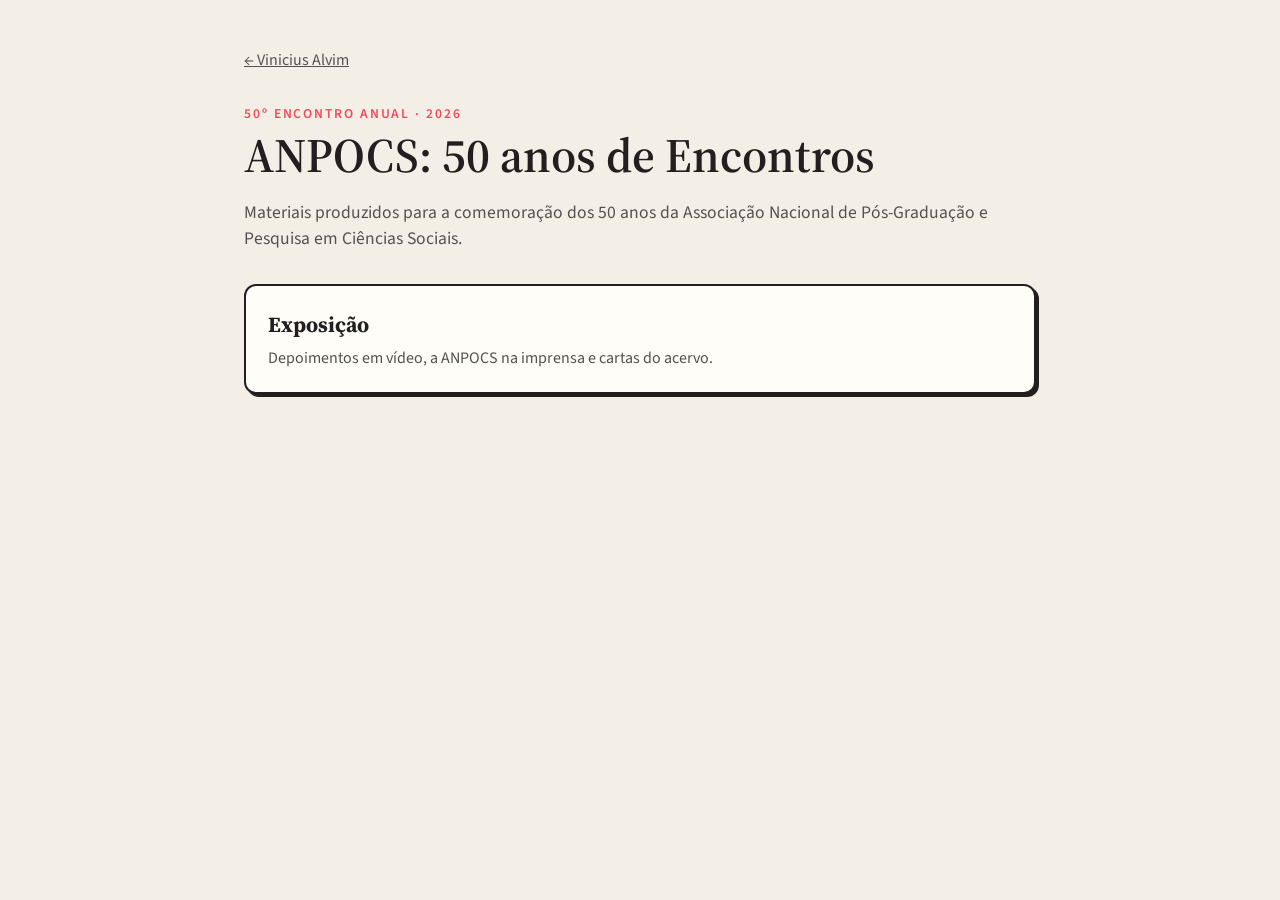
==== anpocs50/index.html @ 5081c5bd "Primeira Versão" ====
<!doctype html>
<html lang="pt-BR">
<head>
  <meta charset="utf-8">
  <meta name="viewport" content="width=device-width, initial-scale=1">
  <title>ANPOCS 50 anos</title>
  <link rel="stylesheet" href="https://fonts.googleapis.com/css2?family=Source+Sans+3:wght@400;600&family=Source+Serif+4:wght@400;600&display=swap">
  <style>
    :root { --texto:#231f20; --suave:#55504f; --destaque:#f14b59; --fundo:#f4efe6; --cartao:#fffdf7; }
    * { box-sizing: border-box; }
    body { margin:0; background:var(--fundo); color:var(--texto); font-family:"Source Sans 3",system-ui,sans-serif; line-height:1.5; }
    main { max-width:52rem; margin:0 auto; padding:3rem 1.25rem; }
    .voltar { color:var(--suave); }
    .selo { margin-top:2rem; color:var(--destaque); font-weight:600; letter-spacing:.14em; text-transform:uppercase; font-size:.85rem; }
    h1 { font-family:"Source Serif 4",Georgia,serif; font-weight:600; font-size:clamp(2rem,6vw,3rem); margin:.3rem 0 1rem; line-height:1.1; }
    p { color:var(--suave); font-size:1.1rem; }
    .grade { display:grid; grid-template-columns:repeat(auto-fit,minmax(15rem,1fr)); gap:1.2rem; margin-top:2rem; }
    a.cartao { display:block; padding:1.4rem; background:var(--cartao); border:2px solid var(--texto); border-radius:12px;
               box-shadow:3px 3px 0 var(--texto); color:inherit; text-decoration:none; }
    a.cartao strong { font-family:"Source Serif 4",Georgia,serif; font-size:1.35rem; }
    a.cartao span { display:block; color:var(--suave); margin-top:.3rem; }
  </style>
</head>
<body>
  <main>
    <a class="voltar" href="../">← Vinicius Alvim</a>
    <div class="selo">50º Encontro Anual · 2026</div>
    <h1>ANPOCS: 50 anos de Encontros</h1>
    <p>Materiais produzidos para a comemoração dos 50 anos da Associação Nacional de Pós-Graduação e Pesquisa em Ciências Sociais.</p>
    <div class="grade">
      <a class="cartao" href="exposicao/">
        <strong>Exposição</strong>
        <span>Depoimentos em vídeo, a ANPOCS na imprensa e cartas do acervo.</span>
      </a>
    </div>
  </main>
</body>
</html>
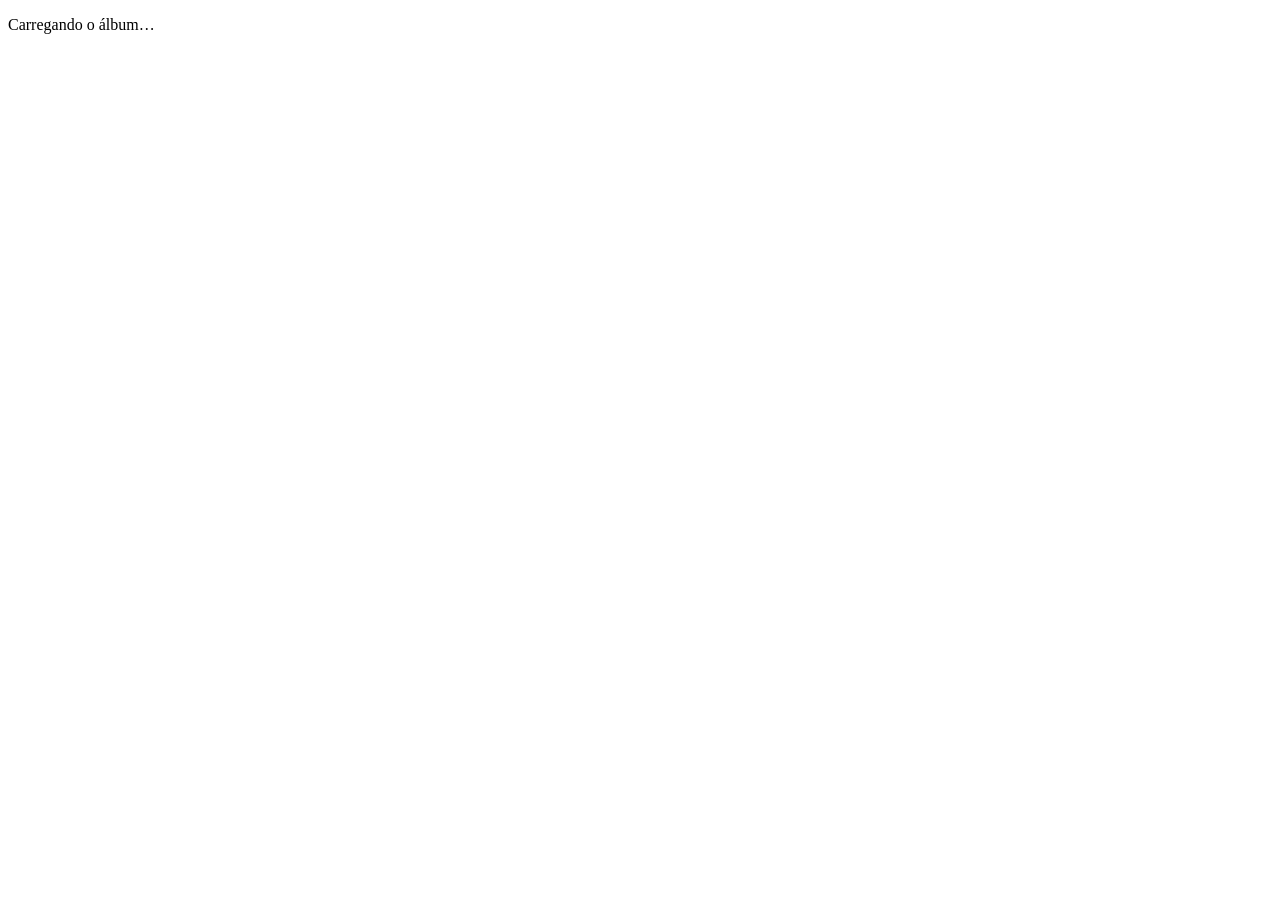
==== commit 6a9e48d0: "Ajustes index album" ====
--- a/anpocs50/index.html
+++ b/anpocs50/index.html
@@ -2,37 +2,16 @@
 <html lang="pt-BR">
 <head>
   <meta charset="utf-8">
-  <meta name="viewport" content="width=device-width, initial-scale=1">
-  <title>ANPOCS 50 anos</title>
-  <link rel="stylesheet" href="https://fonts.googleapis.com/css2?family=Source+Sans+3:wght@400;600&family=Source+Serif+4:wght@400;600&display=swap">
-  <style>
-    :root { --texto:#231f20; --suave:#55504f; --destaque:#f14b59; --fundo:#f4efe6; --cartao:#fffdf7; }
-    * { box-sizing: border-box; }
-    body { margin:0; background:var(--fundo); color:var(--texto); font-family:"Source Sans 3",system-ui,sans-serif; line-height:1.5; }
-    main { max-width:52rem; margin:0 auto; padding:3rem 1.25rem; }
-    .voltar { color:var(--suave); }
-    .selo { margin-top:2rem; color:var(--destaque); font-weight:600; letter-spacing:.14em; text-transform:uppercase; font-size:.85rem; }
-    h1 { font-family:"Source Serif 4",Georgia,serif; font-weight:600; font-size:clamp(2rem,6vw,3rem); margin:.3rem 0 1rem; line-height:1.1; }
-    p { color:var(--suave); font-size:1.1rem; }
-    .grade { display:grid; grid-template-columns:repeat(auto-fit,minmax(15rem,1fr)); gap:1.2rem; margin-top:2rem; }
-    a.cartao { display:block; padding:1.4rem; background:var(--cartao); border:2px solid var(--texto); border-radius:12px;
-               box-shadow:3px 3px 0 var(--texto); color:inherit; text-decoration:none; }
-    a.cartao strong { font-family:"Source Serif 4",Georgia,serif; font-size:1.35rem; }
-    a.cartao span { display:block; color:var(--suave); margin-top:.3rem; }
-  </style>
+  <meta name="viewport" content="width=device-width, initial-scale=1, viewport-fit=cover">
+  <title>Álbum ANPOCS 50 anos</title>
+  <link rel="stylesheet" href="estilo.css">
+  <script src="https://cdn.jsdelivr.net/npm/xlsx@0.18.5/dist/xlsx.full.min.js"></script>
+  <script data-goatcounter="https://viniciusalviim.goatcounter.com/count" async src="//gc.zgo.at/count.js"></script>
+  <script src="app.js" defer></script>
 </head>
 <body>
-  <main>
-    <a class="voltar" href="../">← Vinicius Alvim</a>
-    <div class="selo">50º Encontro Anual · 2026</div>
-    <h1>ANPOCS: 50 anos de Encontros</h1>
-    <p>Materiais produzidos para a comemoração dos 50 anos da Associação Nacional de Pós-Graduação e Pesquisa em Ciências Sociais.</p>
-    <div class="grade">
-      <a class="cartao" href="exposicao/">
-        <strong>Exposição</strong>
-        <span>Depoimentos em vídeo, a ANPOCS na imprensa e cartas do acervo.</span>
-      </a>
-    </div>
-  </main>
+  <main id="app"><p class="carregando">Carregando o álbum…</p></main>
+  <div id="janela" class="janela" hidden></div>
+  <div id="toast" class="toast" hidden></div>
 </body>
 </html>
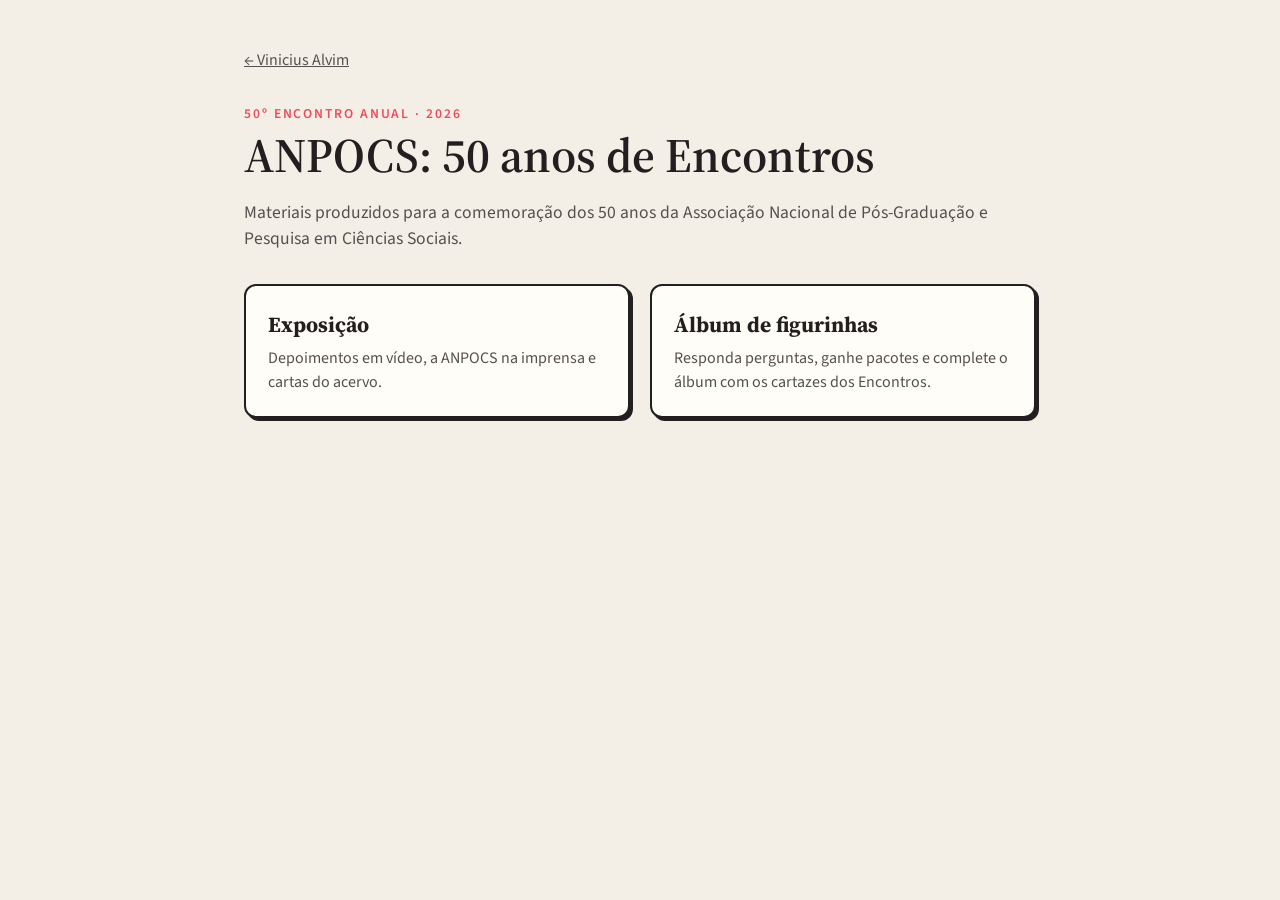
==== commit 50367b00: "Ajustando index nas pastas" ====
--- a/anpocs50/index.html
+++ b/anpocs50/index.html
@@ -2,16 +2,41 @@
 <html lang="pt-BR">
 <head>
   <meta charset="utf-8">
-  <meta name="viewport" content="width=device-width, initial-scale=1, viewport-fit=cover">
-  <title>Álbum ANPOCS 50 anos</title>
-  <link rel="stylesheet" href="estilo.css">
-  <script src="https://cdn.jsdelivr.net/npm/xlsx@0.18.5/dist/xlsx.full.min.js"></script>
-  <script data-goatcounter="https://viniciusalviim.goatcounter.com/count" async src="//gc.zgo.at/count.js"></script>
-  <script src="app.js" defer></script>
+  <meta name="viewport" content="width=device-width, initial-scale=1">
+  <title>ANPOCS 50 anos</title>
+  <link rel="stylesheet" href="https://fonts.googleapis.com/css2?family=Source+Sans+3:wght@400;600&family=Source+Serif+4:wght@400;600&display=swap">
+  <style>
+    :root { --texto:#231f20; --suave:#55504f; --destaque:#f14b59; --fundo:#f4efe6; --cartao:#fffdf7; }
+    * { box-sizing: border-box; }
+    body { margin:0; background:var(--fundo); color:var(--texto); font-family:"Source Sans 3",system-ui,sans-serif; line-height:1.5; }
+    main { max-width:52rem; margin:0 auto; padding:3rem 1.25rem; }
+    .voltar { color:var(--suave); }
+    .selo { margin-top:2rem; color:var(--destaque); font-weight:600; letter-spacing:.14em; text-transform:uppercase; font-size:.85rem; }
+    h1 { font-family:"Source Serif 4",Georgia,serif; font-weight:600; font-size:clamp(2rem,6vw,3rem); margin:.3rem 0 1rem; line-height:1.1; }
+    p { color:var(--suave); font-size:1.1rem; }
+    .grade { display:grid; grid-template-columns:repeat(auto-fit,minmax(15rem,1fr)); gap:1.2rem; margin-top:2rem; }
+    a.cartao { display:block; padding:1.4rem; background:var(--cartao); border:2px solid var(--texto); border-radius:12px;
+               box-shadow:3px 3px 0 var(--texto); color:inherit; text-decoration:none; }
+    a.cartao strong { font-family:"Source Serif 4",Georgia,serif; font-size:1.35rem; }
+    a.cartao span { display:block; color:var(--suave); margin-top:.3rem; }
+  </style>
 </head>
 <body>
-  <main id="app"><p class="carregando">Carregando o álbum…</p></main>
-  <div id="janela" class="janela" hidden></div>
-  <div id="toast" class="toast" hidden></div>
+  <main>
+    <a class="voltar" href="../">← Vinicius Alvim</a>
+    <div class="selo">50º Encontro Anual · 2026</div>
+    <h1>ANPOCS: 50 anos de Encontros</h1>
+    <p>Materiais produzidos para a comemoração dos 50 anos da Associação Nacional de Pós-Graduação e Pesquisa em Ciências Sociais.</p>
+    <div class="grade">
+      <a class="cartao" href="exposicao/">
+        <strong>Exposição</strong>
+        <span>Depoimentos em vídeo, a ANPOCS na imprensa e cartas do acervo.</span>
+      </a>
+      <a class="cartao" href="album/">
+        <strong>Álbum de figurinhas</strong>
+        <span>Responda perguntas, ganhe pacotes e complete o álbum com os cartazes dos Encontros.</span>
+      </a>
+    </div>
+  </main>
 </body>
 </html>
